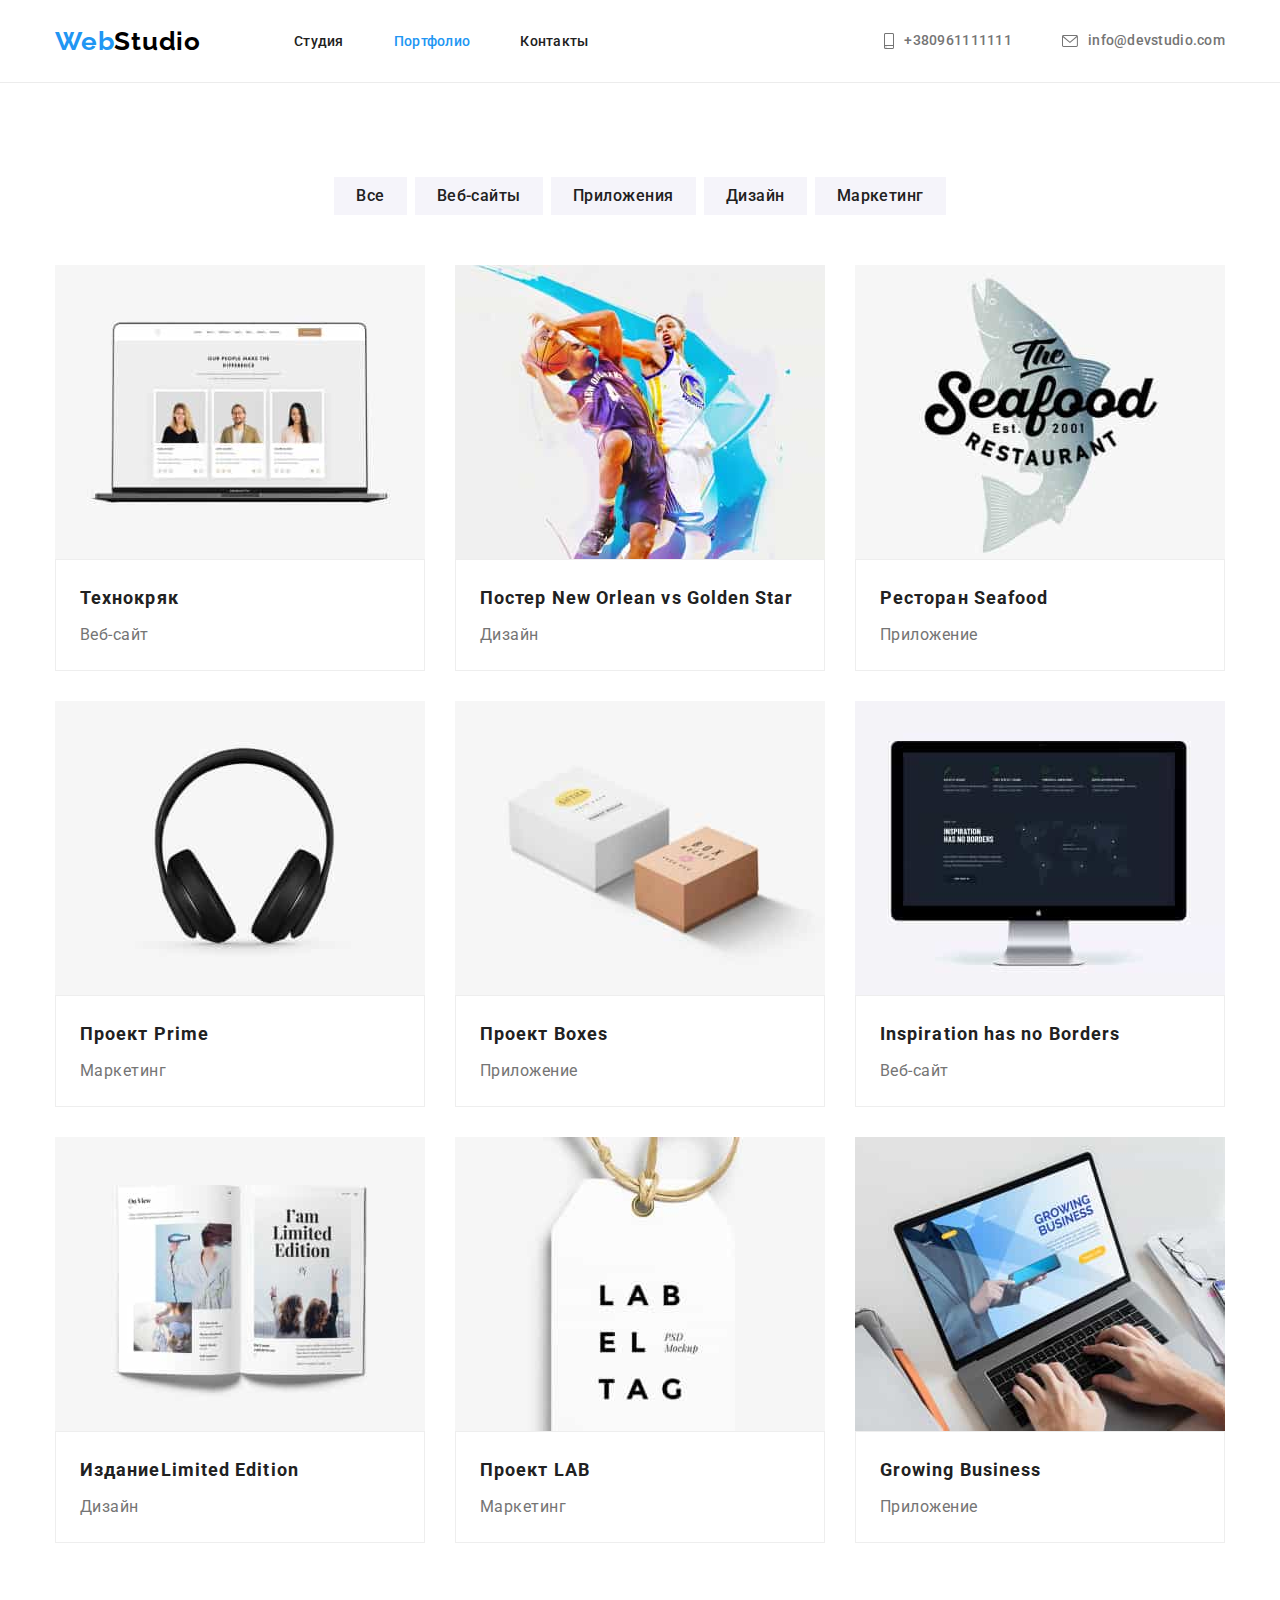
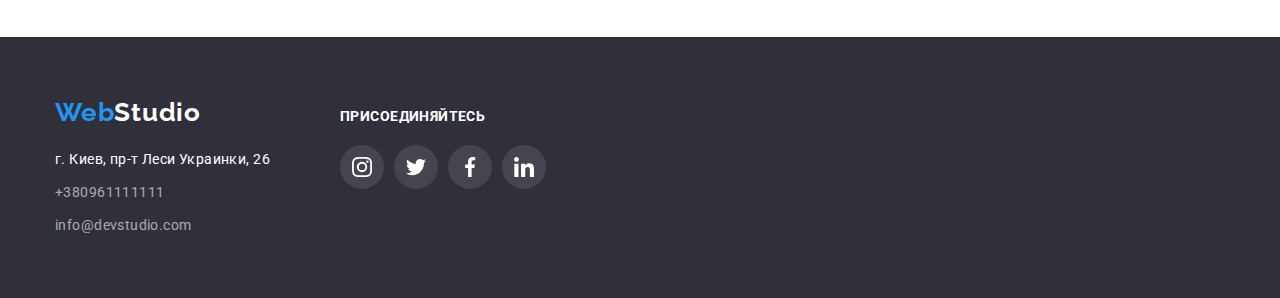
==== portfolio.html @ ed3330dc "Clone" ====
<!DOCTYPE html>
<html lang="ru">

<head>
    <meta charset="UTF-8">
    <meta http-equiv="X-UA-Compatible" content="IE=edge">
    <meta name="viewport" content="width=device-width, initial-scale=1.0">
    <title>Document</title>
    <link rel="preconnect" href="https://fonts.googleapis.com">
    <link rel="preconnect" href="https://fonts.gstatic.com" crossorigin>
    <link
        href="https://fonts.googleapis.com/css2?family=Raleway:wght@700&family=Roboto:wght@400;500;700;900&display=swap"
        rel="stylesheet">
    <link rel="stylesheet" href="https://cdnjs.cloudflare.com/ajax/libs/modern-normalize/1.1.0/modern-normalize.css">
    <link rel="stylesheet" href="./css/styles.css">
</head>

<body>

    <!-- ХЕДЕР -->
        <header class="header">
            <div class="container">
                <nav class="nav">
                    <a href="./index.html" class="logo-header"><span class="logo-color">Web</span>Studio</a>
        
                    <ul class="nav-list">
                        <li class="item">
                            <a href="./index.html" class="link-header">Студия</a>
                        </li>
                        <li class="item">
                            <a href="./portfolio.html" class="link-header current">Портфолио</a>
                        </li>
                        <li class="item">
                            <a href="#contacts" class="link-header">Контакты</a>
                        </li>
                    </ul>
        
                </nav>
                <ul class="contacts-list">
                    <li class="item">
                        <a href="tel:+380961111111" class="contacts-link">
                            <svg width="10" height="16" class="icon-contacts">
                                <use href="./images/symbol-defs-opt.svg#smartphone"></use>
                            </svg>
                            +380961111111
                        </a>
                    </li>
                
                    <li class="item">
                        <a href="mailto:info@devstudio.com" class="contacts-link">
                            <svg width="16" height="12" class="icon-contacts">
                                <use href="./images/symbol-defs-opt.svg#envelope"></use>
                            </svg>
                            info@devstudio.com
                        </a>
                    </li>
                </ul>
            </div>
        </header>
        <main>
            <section class="section">
                <div class="container">
                    <h1 class="visually-hidden">Портфолио</h1>
                    <ul class="list-btn list-decoration">
                        <li class="item"><button type="button" class="btn-portfolio">Все</button></li>
                        <li class="item"><button type="button" class="btn-portfolio">Веб-сайты</button></li>
                        <li class="item"><button type="button" class="btn-portfolio">Приложения</button></li>
                        <li class="item"><button type="button" class="btn-portfolio">Дизайн</button></li>
                        <li class="item"><button type="button" class="btn-portfolio">Маркетинг</button></li>
                    </ul>
                    
                    <ul class="project-list">
                        <li class="item">
                            <a class="card" href="#">
                                <img src="./images/num7.jpg" alt="ноутбук" width="370">
                                <div class="portfolio-thumb">
                                    <h2 class="portfolio-name">Технокряк</h2>
                                    <p class="portfolio-project">Веб-сайт</p>
                                </div>
                            </a>
                        </li>
                        <li class="item">
                            <a class="card" href="#">
                                <img src="./images/num8.jpg" alt="баскетболисты" width="370">
                                <div class="portfolio-thumb">
                                    <h2 class="portfolio-name">Постер <span lang="en">New Orlean vs Golden Star</span></h2>
                                    <p class="portfolio-project">Дизайн</p>
                                </div>
                            </a>
                        </li>
                        <li class="item">
                            <a class="card" href="#">
                                <img src="./images/num9.jpg" alt="логотип ресторана Seafood" width="370">
                                <div class="portfolio-thumb">
                                    <h2 class="portfolio-name">Ресторан <span lang="en">Seafood</span></h2>
                                    <p class="portfolio-project">Приложение</p>
                                </div>
                            </a>
                        </li>
                        <li class="item">
                            <a class="card" href="#">
                                <img src="./images/num4.jpg" alt="наушники" width="370">
                                <div class="portfolio-thumb">
                                    <h2 class="portfolio-name">Проект <span lang="en">Prime</span></h2>
                                    <p class="portfolio-project">Маркетинг</p>
                                </div>
                            </a>
                        </li>
                        <li class="item">
                            <a class="card" href="#">
                                <img src="./images/num5.jpg" alt="коробки" width="370">
                                <div class="portfolio-thumb">
                                    <h2 class="portfolio-name">Проект <span lang="en">Boxes</span></h2>
                                    <p class="portfolio-project">Приложение</p>
                                </div>
                            </a>
                        </li>
                        <li class="item">
                            <a class="card" href="#">
                                <img src="./images/num6.jpg" alt="монитор" width="370">
                                <div class="portfolio-thumb">
                                    <h2 lang="en" class="portfolio-name">Inspiration has no Borders</h2>
                                    <p class="portfolio-project">Веб-сайт</p>
                                </div>
                            </a>
                        </li>
                        <li class="item">
                            <a class="card" href="#">
                                <img src="./images/num1.jpg" alt="книга" width="370">
                                <div class="portfolio-thumb">
                                    <h2 class="portfolio-name">Издание<span lang="en">Limited Edition</span></h2>
                                    <p class="portfolio-project">Дизайн</p>
                                </div>
                            </a>
                        </li>
                        <li class="item">
                            <a class="card" href="#">
                                <img src="./images/num2.jpg" alt="бирка" width="370">
                                <div class="portfolio-thumb">
                                    <h2 class="portfolio-name">Проект <span lang="en">LAB</span></h2>
                                    <p class="portfolio-project">Маркетинг</p>
                                </div>
                            </a>
                        </li>
                        <li class="item">
                            <a class="card" href="#">
                                <img src="./images/num3.jpg" alt=" ноутбук на котором печатают" width="370">
                                <div class="portfolio-thumb">
                                    <h2 lang="en" class="portfolio-name">Growing Business</h2>
                                    <p class="portfolio-project">Приложение</p>
                                </div>
                            </a>
                        </li>
                    </ul>
                </div>  
            </section>
        </main>
        <!-- ФУТЕР -->
        <footer class="footer" id="contacts">
            <div class="container flex">
                <div>
                    <a href="./index.html" class="logo-footer"><span class="logo-color">Web</span>Studio</a>
                    <address>
                        <ul class="contacts-list-footer">
                            <li class="item"><a href="" class="address">г. Киев, пр-т Леси Украинки, 26</a></li>
                            <li class="item"><a href="tel:+380961111111" class="contacts-footer .tel">+380961111111</a></li>
                            <li><a href="mailto:info@devstudio.com" class="contacts-footer .mail">info@devstudio.com</a></li>
                        </ul>
                    </address>
                </div>
                <div class="connect-thumb">
                    <h3 class="connect">Присоединяйтесь</h3>

                    <ul class="footer-social-list">
                        <li class="item">
                            <a class="footer-social-links" href="#">
                                <svg class="footer-social-icons">
                                    <use href="./images/symbol-defs-opt.svg#instagram"></use>
                                </svg>
                            </a>
                        </li>
                        <li class="item">
                            <a class="footer-social-links" href="#">
                                <svg class="footer-social-icons">
                                    <use href="./images/symbol-defs-opt.svg#twitter"></use>
                                </svg>
                            </a>
                        </li>
                        <li class="item">
                            <a class="footer-social-links" href="#">
                                <svg class="footer-social-icons">
                                    <use href="./images/symbol-defs-opt.svg#facebook"></use>
                                </svg>
                            </a>
                        </li>
                        <li class="item">
                            <a class="footer-social-links"href="#">
                                <svg class="footer-social-icons">
                                    <use href="./images/symbol-defs-opt.svg#linkedin"></use>
                                </svg>
                            </a>
                        </li>
                    </ul>
                </div>
            </div>
        </footer>
</body>

</html>
---- css/styles.css ----
body {
  font-family: 'Roboto', sans-serif;
  color: var(--title-color);
}
img {
  display: block;
  min-width: 100%;
  height: auto;
}
.container {
  width: 1200px;
  padding-left: 15px;
  padding-right: 15px;
  margin-left: auto;
  margin-right: auto;
}

:root {
  --title-color: #212121;
  --subtitle-color: #757575;
  --hover-focus-color: #2196f3;
  --logo-color-light: #ffffff;
  --logo-color-dark: #000000;
  --icons: #afb1b8;
}
.contacts-link:hover,
.contacts-link:focus {
  color: var(--hover-focus-color);
  cursor: pointer;
}
.link-header:hover,
.link-header:focus {
  color: var(--hover-focus-color);
  cursor: pointer;
}
.nav-list .current {
  color: var(--hover-focus-color);
}
.link-header {
  color: var(--title-color);
}
ul {
  list-style: none;
  margin: 0;
  padding: 0;
}
a {
  text-decoration: none;
}
p,
h1,
h2,
h3 {
  margin: 0;
}
.visually-hidden {
  position: absolute;
  white-space: nowrap;
  width: 1px;
  height: 1px;
  overflow: hidden;
  border: 0;
  padding: 0;
  clip: rect(0 0 0 0);
  clip-path: inset(50%);
  margin: -1px;
}
.section {
  padding-top: 94px;
  padding-bottom: 94px;
}
/*хедер*/
.header {
  align-items: center;
  border-bottom: 1px solid #ececec;
}
.header .container {
  display: flex;
  align-items: center;
}
.nav {
  display: flex;
  align-items: center;
}
.nav-list {
  display: flex;
  align-items: center;
  padding-top: 32px;
  padding-bottom: 32px;
}

.nav-list .item + .item {
  margin-left: 50px;
}

.logo-header {
  font-family: 'Raleway';
  font-weight: 700;
  font-size: 26px;
  line-height: 1.19;
  letter-spacing: 0.03em;
  color: var(--logo-color-dark);

  margin-right: 93px;
}
.logo-color {
  color: var(--hover-focus-color);
}
.nav-list .link-header {
  font-weight: 500;
  font-size: 14px;
  line-height: 1.14;
  letter-spacing: 0.02em;

  cursor: pointer;
}
.contacts-list {
  display: flex;
  margin-left: auto;
}
.contacts-list .item + .item {
  margin-left: 50px;
}
.contacts-link {
  font-weight: 500;
  font-size: 14px;
  line-height: 1.14;
  letter-spacing: 0.02em;
  color: var(--subtitle-color);
  padding-top: 32px;
  padding-bottom: 32px;
  display: flex;
  align-items: center;
}
.icon-contacts {
  margin-right: 10px;
  fill: currentColor;
}

/* МЕЙН */
/* Секция 1 */
.hero {
  background-image: linear-gradient(rgba(47, 48, 58, 0.4), rgba(47, 48, 58, 0.4)), url(../images/hero.jpg);
  padding-top: 200px;
  padding-bottom: 200px;
  background-repeat: no-repeat;
  background-size: cover;
  max-width: 1600px;
  margin-left: auto;
  margin-right: auto;
  background-position: 50% 50%;
  background-color: #2f303a;
}

.hero-title {
  font-weight: 900;
  font-size: 44px;
  line-height: 1.36;
  text-align: center;
  letter-spacing: 0.06em;
  text-transform: uppercase;
  color: #ffffff;
  margin-bottom: 30px;
}
.btn-hero {
  font-weight: 700;
  font-size: 16px;
  line-height: 1.87;
  letter-spacing: 0.06em;

  color: #ffffff;
  background: var(--hover-focus-color);
  box-shadow: 0px 4px 4px rgba(0, 0, 0, 0.15);
  border-radius: 4px;
  cursor: pointer;

  margin-left: auto;
  margin-right: auto;
  padding: 10px 32px;

  display: block;
  border: none;
  border-radius: 4px;
}
/* Секция 2 */
.list-advantages {
  display: flex;
}
.list-advantages .item + .item {
  margin-left: 30px;
}
.icon-benefits {
  width: 270px;
  height: 120px;
  background: #f5f4fa;
  border-radius: 4px;

  margin-bottom: 30px;
  display: flex;
  align-items: center;
  justify-content: center;
}
.hero-second-subtitle {
  font-weight: 700;
  font-size: 14px;
  line-height: 1.14;
  letter-spacing: 0.03em;
  text-transform: uppercase;
  color: var(--title-color);
  margin-bottom: 10px;
}
.hero-second-text {
  font-size: 14px;
  line-height: 1.71;
  letter-spacing: 0.03em;
  color: var(--subtitle-color);
  width: 270px;
}
/* Секция 3 */
.work {
  padding-top: 0;
}
.hero-third-title {
  font-weight: 700;
  font-size: 36px;
  line-height: 1.16;
  text-align: center;
  letter-spacing: 0.03em;
  color: var(--title-color);
  margin-bottom: 50px;
}
.image-list {
  display: flex;
}
.image-list .item + .item {
  margin-left: 30px;
}
/* Секция 4 */
.background {
  background-color: #f5f4fa;
}
.hero-fourth-title {
  font-weight: 700;
  font-size: 36px;
  line-height: 1.16;
  text-align: center;
  letter-spacing: 0.03em;
  color: var(--title-color);
  margin-bottom: 50px;
}
.list-users {
  display: flex;
  text-align: center;
}
.list-users .users + .users {
  margin-left: 30px;
}
.list-users .users {
  background: #ffffff;
  box-shadow: 0px 1px 3px rgba(0, 0, 0, 0.12), 0px 1px 1px rgba(0, 0, 0, 0.14), 0px 2px 1px rgba(0, 0, 0, 0.2);
  border-radius: 0px 0px 4px 4px;
}
.user-thumb {
  padding-top: 30px;
  padding-bottom: 30px;
}
.user {
  font-weight: 500;
  font-size: 16px;
  line-height: 1.19;
  letter-spacing: 0.03em;
  color: var(--title-color);
  width: 270px;
  margin-bottom: 10px;
}
.job-user {
  font-size: 16px;
  line-height: 1.19;
  letter-spacing: 0.03em;
  color: var(--subtitle-color);
  margin-bottom: 16px;
}
.users-social-list {
  display: flex;
  justify-content: center;
}
.users-social-list .item + .item {
  margin-left: 10px;
}
.social-links {
  display: flex;
  justify-content: center;
  align-items: center;
  fill: var(--icons);

  width: 44px;
  height: 44px;
  border-radius: 50px;
}
.social-icons {
  width: 20px;
  height: 20px;
}
.social-links:hover,
.social-links:focus {
  fill: #ffffff;
  background-color: var(--hover-focus-color);
}

/* Секция 5 */
.hero-fifth-title {
  font-weight: 700;
  font-size: 36px;
  line-height: 1.16;
  text-align: center;
  letter-spacing: 0.03em;
  color: var(--title-color);
  margin-bottom: 50px;
}
.customers-list {
  display: flex;
  align-items: center;
  justify-content: space-between;
}
.customers-list .item {
  width: 170px;
  height: 92px;
}
.customers-link {
  display: flex;
  justify-content: center;
  align-items: center;
  border: 1px solid #afb1b8;
  border-radius: 4px;
  width: 100%;
  height: 100%;
  color: var(--icons);
}
.customers-icon {
  fill: currentColor;
}
.customers-link:hover,
.customers-link:focus {
  color: var(--hover-focus-color);
  border-color: var(--hover-focus-color);
}
/* ФУТЕР */
.footer {
  background-color: #2f303a;
  padding-top: 60px;
  padding-bottom: 60px;
}
.logo-footer {
  font-family: 'Raleway';
  font-weight: 700;
  font-size: 26px;
  line-height: 1.19;
  letter-spacing: 0.03em;
  color: var(--logo-color-light);
}
.contacts-list-footer {
  margin-top: 20px;
}
.contacts-list-footer .item {
  margin-bottom: 9px;
}
.address {
  font-style: normal;
  font-size: 14px;
  line-height: 1.71;
  letter-spacing: 0.03em;
  color: #ffffff;
}
.contacts-footer {
  font-style: normal;
  font-size: 14px;
  line-height: 1.71;
  letter-spacing: 0.03em;
  color: rgba(255, 255, 255, 0.6);
}
.connect-thumb {
  margin-left: 70px;
}
.connect {
  color: #ffffff;
  font-weight: 700;
  font-size: 14px;
  line-height: 1.14;
  letter-spacing: 0.03em;
  text-transform: uppercase;
  margin-bottom: 20px;
}
.flex {
  display: flex;
  align-items: baseline;
}

.footer-social-list {
  display: flex;
}
.footer-social-list .item + .item {
  margin-left: 10px;
}
.footer-social-links {
  display: flex;
  justify-content: center;
  align-items: center;
  fill: #ffffff;

  width: 44px;
  height: 44px;
  border-radius: 50px;
  background-color: rgba(255, 255, 255, 0.1);
}
.footer-social-icons {
  width: 20px;
  height: 20px;
}
.footer-social-links:hover,
.footer-social-links:focus {
  fill: #ffffff;
  background-color: var(--hover-focus-color);
}
/* ПОРТФОЛИО */
/* Секция 1 */
/* КНОПКИ */
.btn-portfolio:hover,
.btn-portfolio:focus {
  color: #ffffff;
  background-color: var(--hover-focus-color);
  cursor: pointer;
  box-shadow: 0px 3px 1px rgba(0, 0, 0, 0.1), 0px 1px 2px rgba(0, 0, 0, 0.08), 0px 2px 2px rgba(0, 0, 0, 0.12);
  border-radius: 4px;
}

.list-btn {
  display: flex;
  justify-content: center;
  margin-bottom: 50px;
}
.list-btn .item + .item {
  margin-left: 8px;
}
.btn-portfolio {
  font-weight: 500;
  font-size: 16px;
  line-height: 1.625;
  margin-left: auto;
  margin-right: auto;
  padding: 6px 22px;
  border: none;

  text-align: center;
  letter-spacing: 0.03em;

  color: var(--title-color);
  background: #f5f4fa;
}
.project-list {
  display: flex;
  flex-wrap: wrap;
  margin-left: -30px;
  margin-top: -30px;
}
.project-list .item {
  flex-basis: calc(100% / 3 - 30px);
  margin-left: 30px;
  margin-top: 30px;
}
.card {
  display: block;
}
.card:hover,
.card:focus {
  box-shadow: 0px 1px 1px rgba(0, 0, 0, 0.12), 0px 4px 4px rgba(0, 0, 0, 0.06), 1px 4px 6px rgba(0, 0, 0, 0.16);
}
.portfolio-thumb {
  background: #ffffff;
  border: 1px solid #eeeeee;
  padding-left: 24px;
  padding-top: 20px;
  padding-bottom: 20px;
  padding-right: 24px;
}
.portfolio-name {
  font-weight: 700;
  font-size: 18px;
  line-height: 2;
  letter-spacing: 0.06em;
  color: #212121;
}
.portfolio-project {
  font-size: 16px;
  line-height: 1.87;
  letter-spacing: 0.03em;
  color: var(--subtitle-color);
  margin-top: 4px;
}
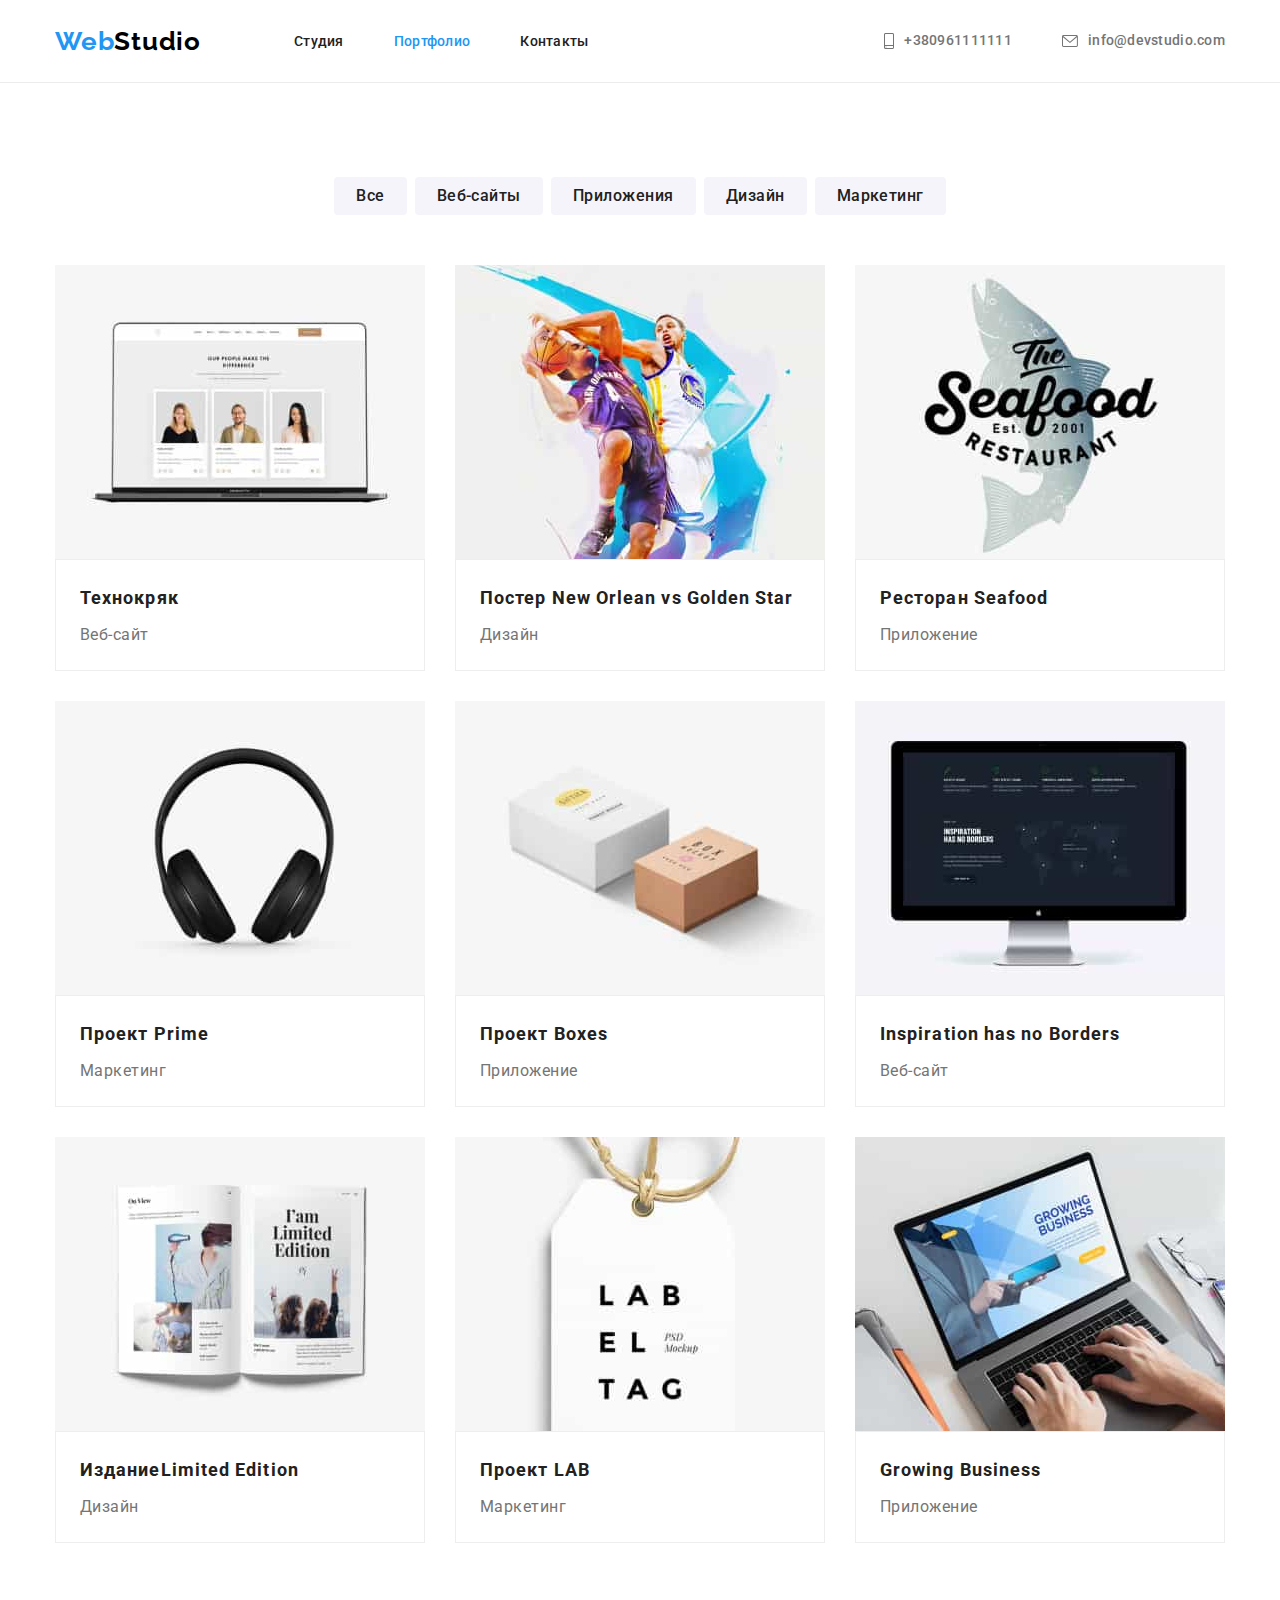
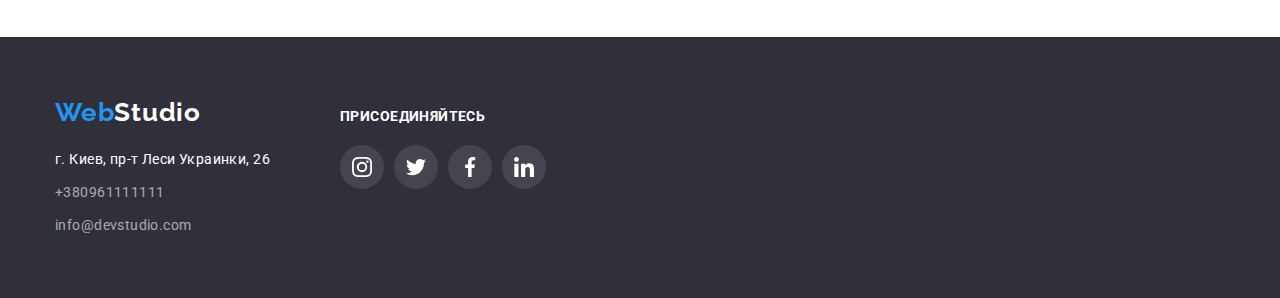
==== commit 9af8e102: "Final 1" ====
--- a/portfolio.html
+++ b/portfolio.html
@@ -71,8 +71,14 @@
                     
                     <ul class="project-list">
                         <li class="item">
-                            <a class="card" href="#">
-                                <img src="./images/num7.jpg" alt="ноутбук" width="370">
+                            <a class="portfolio-link" href="#">
+                                <div class="portfolio-box">
+                                    <img src="./images/num7.jpg" alt="ноутбук" width="370">
+                                    <div class="overlay">
+                                        <p>Технокряк это современная площадка распространения коронавируса. Компании используют эту платформу для цифрового
+                                            шпионажа и атак на защищённые сервера конкурентов.</p>
+                                    </div>
+                                </div>
                                 <div class="portfolio-thumb">
                                     <h2 class="portfolio-name">Технокряк</h2>
                                     <p class="portfolio-project">Веб-сайт</p>
@@ -80,8 +86,14 @@
                             </a>
                         </li>
                         <li class="item">
-                            <a class="card" href="#">
-                                <img src="./images/num8.jpg" alt="баскетболисты" width="370">
+                            <a class="portfolio-link" href="#">
+                                <div class="portfolio-box">
+                                    <img src="./images/num8.jpg" alt="баскетболисты" width="370">
+                                    <div class="overlay">
+                                        <p>Технокряк это современная площадка распространения коронавируса. Компании используют эту платформу для цифрового
+                                            шпионажа и атак на защищённые сервера конкурентов.</p>
+                                    </div>
+                                </div>
                                 <div class="portfolio-thumb">
                                     <h2 class="portfolio-name">Постер <span lang="en">New Orlean vs Golden Star</span></h2>
                                     <p class="portfolio-project">Дизайн</p>
@@ -89,8 +101,14 @@
                             </a>
                         </li>
                         <li class="item">
-                            <a class="card" href="#">
-                                <img src="./images/num9.jpg" alt="логотип ресторана Seafood" width="370">
+                            <a class="portfolio-link" href="#">
+                                <div class="portfolio-box">
+                                    <img src="./images/num9.jpg" alt="логотип ресторана Seafood" width="370">
+                                    <div class="overlay">
+                                        <p>Технокряк это современная площадка распространения коронавируса. Компании используют эту платформу для цифрового
+                                        шпионажа и атак на защищённые сервера конкурентов.</p>
+                                    </div>
+                                </div>
                                 <div class="portfolio-thumb">
                                     <h2 class="portfolio-name">Ресторан <span lang="en">Seafood</span></h2>
                                     <p class="portfolio-project">Приложение</p>
@@ -98,8 +116,14 @@
                             </a>
                         </li>
                         <li class="item">
-                            <a class="card" href="#">
-                                <img src="./images/num4.jpg" alt="наушники" width="370">
+                            <a class="portfolio-link" href="#">
+                                <div class="portfolio-box">
+                                    <img src="./images/num4.jpg" alt="наушники" width="370">
+                                    <div class="overlay">
+                                        <p>Технокряк это современная площадка распространения коронавируса. Компании используют эту платформу для цифрового
+                                            шпионажа и атак на защищённые сервера конкурентов.</p>
+                                    </div>
+                                </div>
                                 <div class="portfolio-thumb">
                                     <h2 class="portfolio-name">Проект <span lang="en">Prime</span></h2>
                                     <p class="portfolio-project">Маркетинг</p>
@@ -107,8 +131,14 @@
                             </a>
                         </li>
                         <li class="item">
-                            <a class="card" href="#">
-                                <img src="./images/num5.jpg" alt="коробки" width="370">
+                            <a class="portfolio-link" href="#">
+                                <div class="portfolio-box">
+                                    <img src="./images/num5.jpg" alt="коробки" width="370">
+                                    <div class="overlay">
+                                        <p>Технокряк это современная площадка распространения коронавируса. Компании используют эту платформу для цифрового
+                                            шпионажа и атак на защищённые сервера конкурентов.</p>
+                                    </div>
+                                </div>
                                 <div class="portfolio-thumb">
                                     <h2 class="portfolio-name">Проект <span lang="en">Boxes</span></h2>
                                     <p class="portfolio-project">Приложение</p>
@@ -116,8 +146,14 @@
                             </a>
                         </li>
                         <li class="item">
-                            <a class="card" href="#">
-                                <img src="./images/num6.jpg" alt="монитор" width="370">
+                            <a class="portfolio-link" href="#">
+                                <div class="portfolio-box">
+                                    <img src="./images/num6.jpg" alt="монитор" width="370">
+                                    <div class="overlay">
+                                        <p>Технокряк это современная площадка распространения коронавируса. Компании используют эту платформу для цифрового
+                                            шпионажа и атак на защищённые сервера конкурентов.</p>
+                                    </div>
+                                </div>
                                 <div class="portfolio-thumb">
                                     <h2 lang="en" class="portfolio-name">Inspiration has no Borders</h2>
                                     <p class="portfolio-project">Веб-сайт</p>
@@ -125,8 +161,14 @@
                             </a>
                         </li>
                         <li class="item">
-                            <a class="card" href="#">
-                                <img src="./images/num1.jpg" alt="книга" width="370">
+                            <a class="portfolio-link" href="#">
+                                <div class="portfolio-box">
+                                    <img src="./images/num1.jpg" alt="книга" width="370">
+                                    <div class="overlay">
+                                        <p>Технокряк это современная площадка распространения коронавируса. Компании используют эту платформу для цифрового
+                                            шпионажа и атак на защищённые сервера конкурентов.</p>
+                                    </div>
+                                </div>
                                 <div class="portfolio-thumb">
                                     <h2 class="portfolio-name">Издание<span lang="en">Limited Edition</span></h2>
                                     <p class="portfolio-project">Дизайн</p>
@@ -134,8 +176,14 @@
                             </a>
                         </li>
                         <li class="item">
-                            <a class="card" href="#">
-                                <img src="./images/num2.jpg" alt="бирка" width="370">
+                            <a class="portfolio-link" href="#">
+                                <div class="portfolio-box">
+                                    <img src="./images/num2.jpg" alt="бирка" width="370">
+                                    <div class="overlay">
+                                        <p>Технокряк это современная площадка распространения коронавируса. Компании используют эту платформу для цифрового
+                                            шпионажа и атак на защищённые сервера конкурентов.</p>
+                                    </div>
+                                </div>
                                 <div class="portfolio-thumb">
                                     <h2 class="portfolio-name">Проект <span lang="en">LAB</span></h2>
                                     <p class="portfolio-project">Маркетинг</p>
@@ -143,8 +191,14 @@
                             </a>
                         </li>
                         <li class="item">
-                            <a class="card" href="#">
-                                <img src="./images/num3.jpg" alt=" ноутбук на котором печатают" width="370">
+                            <a class="portfolio-link" href="#">
+                                <div class="portfolio-box">
+                                    <img src="./images/num3.jpg" alt=" ноутбук на котором печатают" width="370">
+                                    <div class="overlay">
+                                        <p>Технокряк это современная площадка распространения коронавируса. Компании используют эту платформу для цифрового
+                                            шпионажа и атак на защищённые сервера конкурентов.</p>
+                                    </div>
+                                </div>
                                 <div class="portfolio-thumb">
                                     <h2 lang="en" class="portfolio-name">Growing Business</h2>
                                     <p class="portfolio-project">Приложение</p>
--- a/css/styles.css
+++ b/css/styles.css
@@ -38,6 +38,8 @@
 }
 .link-header {
   color: var(--title-color);
+  transition-duration: 250ms;
+  transition-timing-function: cubic-bezier(0.4, 0, 0.2, 1);
 }
 ul {
   list-style: none;
@@ -131,6 +133,9 @@
   padding-bottom: 32px;
   display: flex;
   align-items: center;
+
+  transition-duration: 250ms;
+  transition-timing-function: cubic-bezier(0.4, 0, 0.2, 1);
 }
 .icon-contacts {
   margin-right: 10px;
@@ -296,6 +301,9 @@
   width: 44px;
   height: 44px;
   border-radius: 50px;
+
+  transition-duration: 250ms;
+  transition-timing-function: cubic-bezier(0.4, 0, 0.2, 1);
 }
 .social-icons {
   width: 20px;
@@ -335,6 +343,9 @@
   width: 100%;
   height: 100%;
   color: var(--icons);
+
+  transition-duration: 250ms;
+  transition-timing-function: cubic-bezier(0.4, 0, 0.2, 1);
 }
 .customers-icon {
   fill: currentColor;
@@ -411,6 +422,9 @@
   height: 44px;
   border-radius: 50px;
   background-color: rgba(255, 255, 255, 0.1);
+
+  transition-duration: 250ms;
+  transition-timing-function: cubic-bezier(0.4, 0, 0.2, 1);
 }
 .footer-social-icons {
   width: 20px;
@@ -455,6 +469,10 @@
 
   color: var(--title-color);
   background: #f5f4fa;
+  border-radius: 4px;
+
+  transition-duration: 250ms;
+  transition-timing-function: cubic-bezier(0.4, 0, 0.2, 1);
 }
 .project-list {
   display: flex;
@@ -467,10 +485,11 @@
   margin-left: 30px;
   margin-top: 30px;
 }
-.card {
+.portfolio-link {
   display: block;
-}
-.card:hover,
+  transition: transform 250ms cubic-bezier(0.4, 0, 0.2, 1);
+}
+.portfolio-link:hover,
 .card:focus {
   box-shadow: 0px 1px 1px rgba(0, 0, 0, 0.12), 0px 4px 4px rgba(0, 0, 0, 0.06), 1px 4px 6px rgba(0, 0, 0, 0.16);
 }
@@ -496,3 +515,65 @@
   color: var(--subtitle-color);
   margin-top: 4px;
 }
+/* Оверлей */
+.portfolio-box {
+  position: relative;
+  overflow: hidden;
+}
+.portfolio-link:hover .overlay,
+.portfolio-link:focus .overlay {
+  transform: translatey(0);
+}
+.overlay {
+  position: absolute;
+  top: 0;
+  left: 0;
+  width: 100%;
+  height: 100%;
+  padding: 63px 24px;
+
+  background-color: rgba(33, 150, 243, 0.9);
+
+  transform: translatey(100%);
+
+  transition-duration: 250ms;
+  transition-timing-function: cubic-bezier(0.4, 0, 0.2, 1);
+}
+.overlay > p {
+  color: #ffffff;
+  font-size: 18px;
+  line-height: 1.56;
+  letter-spacing: 0.03em;
+}
+
+/* МОДАЛЬНОЕ ОКНО */
+.is-hidden {
+  overflow: hidden;
+}
+.backdrop {
+  width: 100vw;
+  height: 100vh;
+  position: fixed;
+  top: 0;
+  bottom: 0;
+  left: 0;
+  right: 0;
+  background-color: rgba(0, 0, 0, 0.2);
+}
+.backdrop.is-hidden {
+  opacity: 0;
+  poinnter-events: none;
+  visibility: hidden;
+}
+.modal {
+  width: 528px;
+  height: 581px;
+  background-color: #ffffff;
+  position: absolute;
+  border-radius: 4px;
+  top: 50%;
+  left: 50%;
+  transform: translate(-50%, -50%);
+}
+.modal-close {
+}
